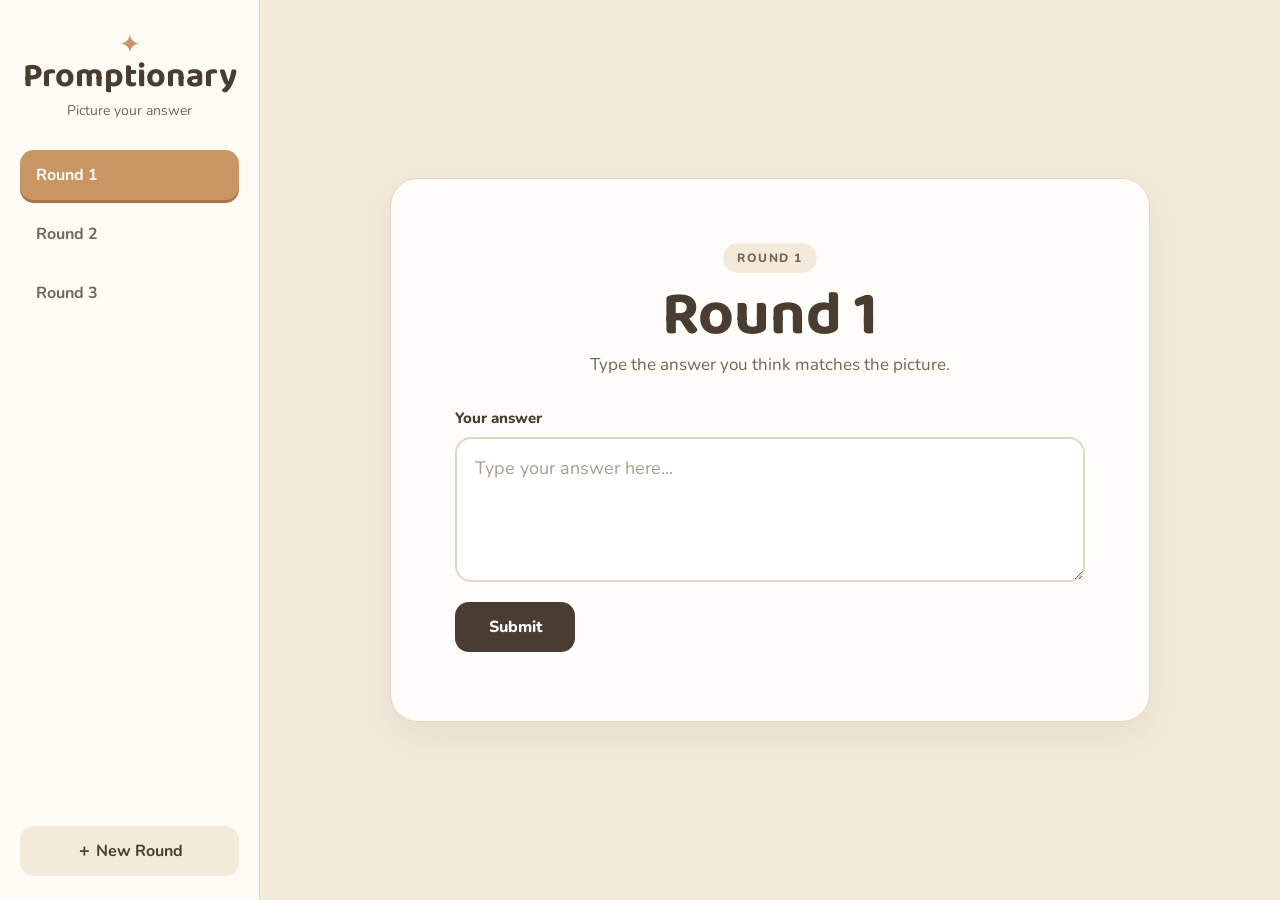
==== index.html @ 4d1ce346 "initial commit" ====
<!DOCTYPE html>
<html lang="en">
<head>
  <meta charset="UTF-8">
  <meta name="viewport" content="width=device-width, initial-scale=1.0, viewport-fit=cover">
  <meta name="theme-color" content="#f4eadb">
  <title>Promptionary</title>
  <link rel="preconnect" href="https://fonts.googleapis.com">
  <link rel="preconnect" href="https://fonts.gstatic.com" crossorigin>
  <link href="https://fonts.googleapis.com/css2?family=Baloo+2:wght@500;600;700&family=Nunito:wght@500;600;700&display=swap" rel="stylesheet">
  <link rel="stylesheet" href="style.css">
</head>
<body>
  <div class="app">
    <aside class="sidebar" aria-label="Round navigation">
      <div class="brand">
        <span class="brand-star" aria-hidden="true">✦</span>
        <h1>Promptionary</h1>
        <p>Picture your answer</p>
      </div>

      <nav class="round-nav" aria-label="Rounds">
        <button class="round-button active" data-round="1">Round 1</button>
        <button class="round-button" data-round="2">Round 2</button>
        <button class="round-button" data-round="3">Round 3</button>
        <div id="extra-rounds"></div>
      </nav>

      <button id="new-round" class="new-round-button" type="button">
        <span aria-hidden="true">＋</span> New Round
      </button>
    </aside>

    <main class="main-content">
      <div class="paper">
        <div class="round-badge" id="round-badge">ROUND 1</div>
        <h2 id="round-title">Round 1</h2>
        <p class="prompt">Type the answer you think matches the picture.</p>

        <form id="answer-form" novalidate>
          <label for="answer">Your answer</label>
          <textarea
            id="answer"
            name="answer"
            rows="4"
            autocomplete="off"
            autocapitalize="sentences"
            spellcheck="true"
            placeholder="Type your answer here..."
          ></textarea>

          <div class="form-row">
            <button class="submit-button" type="submit">Submit</button>
            <p id="feedback" class="feedback" aria-live="polite"></p>
          </div>
        </form>

        <div id="correct-message" class="correct-message" aria-live="polite" aria-hidden="true">
          <span class="confetti-emoji" aria-hidden="true">🎉</span>
          <span>CORRECT!</span>
          <span class="confetti-emoji" aria-hidden="true">🎉</span>
        </div>
      </div>
    </main>
  </div>

  <div id="confetti" class="confetti-container" aria-hidden="true"></div>
  <script src="script.js"></script>
</body>
</html>
---- style.css ----
* {
  box-sizing: border-box;
}

:root {
  --beige: #f4eadb;
  --beige-dark: #e7d6bd;
  --cream: #fffdf9;
  --brown: #493c31;
  --brown-soft: #756457;
  --tan: #c99562;
  --tan-dark: #a87549;
  --green: #dcefdc;
  --green-dark: #3f7750;
  --red-soft: #f4dddd;
  --red-dark: #9a4f4f;
}

html,
body {
  min-height: 100%;
  margin: 0;
}

body {
  background: var(--beige);
  color: var(--brown);
  font-family: "Nunito", sans-serif;
  transition: background-color 300ms ease;
}

body.correct {
  background: var(--green);
}

button,
textarea {
  font: inherit;
}

button {
  -webkit-tap-highlight-color: transparent;
}

.app {
  min-height: 100vh;
  display: flex;
}

.sidebar {
  position: sticky;
  top: 0;
  width: 260px;
  min-height: 100vh;
  padding: 32px 20px 24px;
  background: rgba(255, 253, 249, 0.9);
  border-right: 1px solid var(--beige-dark);
  display: flex;
  flex-direction: column;
  z-index: 10;
}

.brand {
  text-align: center;
  margin-bottom: 30px;
}

.brand-star {
  display: block;
  font-size: 26px;
  line-height: 1;
  color: var(--tan);
  margin-bottom: 2px;
}

.brand h1 {
  margin: 0;
  font-family: "Baloo 2", cursive;
  font-size: 34px;
  line-height: 1;
  font-weight: 700;
}

.brand p {
  margin: 7px 0 0;
  color: var(--brown-soft);
  font-size: 14px;
}

.round-nav {
  display: flex;
  flex-direction: column;
  gap: 9px;
}

.round-button,
.new-round-button {
  min-height: 50px;
  width: 100%;
  border: 0;
  border-radius: 14px;
  cursor: pointer;
  text-align: left;
  transition: transform 140ms ease, background-color 140ms ease;
  touch-action: manipulation;
}

.round-button {
  padding: 12px 16px;
  background: transparent;
  color: var(--brown-soft);
  font-weight: 700;
}

.round-button:hover {
  background: var(--beige);
  transform: translateX(2px);
}

.round-button.active {
  background: var(--tan);
  color: white;
  box-shadow: 0 3px 0 var(--tan-dark);
}

.round-button:focus-visible,
.new-round-button:focus-visible,
.submit-button:focus-visible,
textarea:focus-visible {
  outline: 3px solid #8cae9a;
  outline-offset: 3px;
}

.new-round-button {
  margin-top: auto;
  padding: 12px 16px;
  background: var(--beige);
  color: var(--brown);
  font-weight: 700;
  text-align: center;
}

.new-round-button:hover {
  background: var(--beige-dark);
  transform: translateY(-1px);
}

.new-round-button[hidden] {
  display: none;
}

.main-content {
  flex: 1;
  min-width: 0;
  min-height: 100vh;
  padding: 40px;
  display: flex;
  align-items: center;
  justify-content: center;
}

.paper {
  width: min(760px, 100%);
  padding: clamp(32px, 6vw, 64px);
  background: var(--cream);
  border: 1px solid var(--beige-dark);
  border-radius: 28px;
  box-shadow: 0 14px 35px rgba(73, 60, 49, 0.08);
  text-align: center;
}

.round-badge {
  display: inline-block;
  padding: 7px 14px;
  border-radius: 999px;
  background: var(--beige);
  color: var(--brown-soft);
  font-size: 12px;
  font-weight: 800;
  letter-spacing: 0.12em;
}

.paper h2 {
  margin: 12px 0 5px;
  font-family: "Baloo 2", cursive;
  font-size: clamp(42px, 7vw, 62px);
  line-height: 1;
}

.prompt {
  margin: 0 auto 30px;
  color: var(--brown-soft);
  font-size: 17px;
  line-height: 1.5;
}

#answer-form {
  text-align: left;
}

#answer-form label {
  display: block;
  margin-bottom: 9px;
  font-size: 15px;
  font-weight: 800;
}

textarea {
  display: block;
  width: 100%;
  min-height: 145px;
  resize: vertical;
  padding: 16px 18px;
  border: 2px solid var(--beige-dark);
  border-radius: 16px;
  background: white;
  color: var(--brown);
  font-size: 18px;
  line-height: 1.5;
  transition: border-color 150ms ease, box-shadow 150ms ease;
}

textarea:focus {
  border-color: var(--tan);
  box-shadow: 0 0 0 4px rgba(201, 149, 98, 0.13);
  outline: none;
}

textarea::placeholder {
  color: #a99b8e;
}

.form-row {
  min-height: 60px;
  margin-top: 15px;
  display: flex;
  align-items: center;
  gap: 18px;
}

.submit-button {
  min-width: 120px;
  min-height: 50px;
  padding: 11px 24px;
  border: 0;
  border-radius: 14px;
  background: var(--brown);
  color: white;
  font-weight: 800;
  cursor: pointer;
  transition: transform 140ms ease, background-color 140ms ease;
  touch-action: manipulation;
}

.submit-button:hover {
  background: #5c4b3d;
  transform: translateY(-1px);
}

.feedback {
  margin: 0;
  font-size: 15px;
  font-weight: 700;
}

.feedback.incorrect {
  color: var(--red-dark);
}

.correct-message {
  display: none;
  margin-top: 28px;
  padding: 17px 20px;
  border-radius: 18px;
  background: var(--green);
  color: var(--green-dark);
  font-family: "Baloo 2", cursive;
  font-size: clamp(30px, 5vw, 42px);
  font-weight: 700;
  line-height: 1;
  align-items: center;
  justify-content: center;
  gap: 13px;
}

.correct-message.show {
  display: flex;
  animation: pop-in 350ms ease both;
}

.confetti-emoji {
  font-size: 27px;
}

.confetti-container {
  position: fixed;
  inset: 0;
  pointer-events: none;
  overflow: hidden;
  z-index: 100;
}

.confetti-piece {
  position: absolute;
  top: -20px;
  width: 9px;
  height: 15px;
  border-radius: 2px;
  animation: fall 2.3s cubic-bezier(.2, .7, .3, 1) forwards;
}

@keyframes fall {
  0% {
    transform: translate3d(0, -20px, 0) rotate(0deg);
    opacity: 1;
  }
  100% {
    transform: translate3d(var(--drift), 105vh, 0) rotate(var(--rotation));
    opacity: 0;
  }
}

@keyframes pop-in {
  0% {
    transform: scale(0.8);
    opacity: 0;
  }
  70% {
    transform: scale(1.05);
  }
  100% {
    transform: scale(1);
    opacity: 1;
  }
}

@media (max-width: 700px) {
  .app {
    display: block;
  }

  .sidebar {
    position: sticky;
    width: 100%;
    min-height: auto;
    padding: 14px 14px 12px;
    border-right: 0;
    border-bottom: 1px solid var(--beige-dark);
  }

  .brand {
    display: none;
  }

  .round-nav {
    flex-direction: row;
    gap: 7px;
    overflow-x: auto;
    padding: 2px 1px 5px;
    scrollbar-width: none;
  }

  .round-nav::-webkit-scrollbar {
    display: none;
  }

  .round-button {
    flex: 0 0 auto;
    width: auto;
    min-height: 46px;
    padding: 10px 15px;
    text-align: center;
  }

  .new-round-button {
    margin-top: 8px;
    min-height: 44px;
  }

  .main-content {
    min-height: calc(100vh - 135px);
    padding: 20px 14px 28px;
    align-items: flex-start;
  }

  .paper {
    border-radius: 22px;
    padding: 30px 20px;
  }

  textarea {
    min-height: 130px;
    font-size: 17px;
  }

  .form-row {
    align-items: stretch;
    flex-direction: column;
    gap: 10px;
  }

  .submit-button {
    width: 100%;
    min-height: 54px;
  }

  .feedback {
    min-height: 20px;
    text-align: center;
  }
}

@media (prefers-reduced-motion: reduce) {
  *,
  *::before,
  *::after {
    scroll-behavior: auto !important;
    animation-duration: 0.01ms !important;
    transition-duration: 0.01ms !important;
  }
}
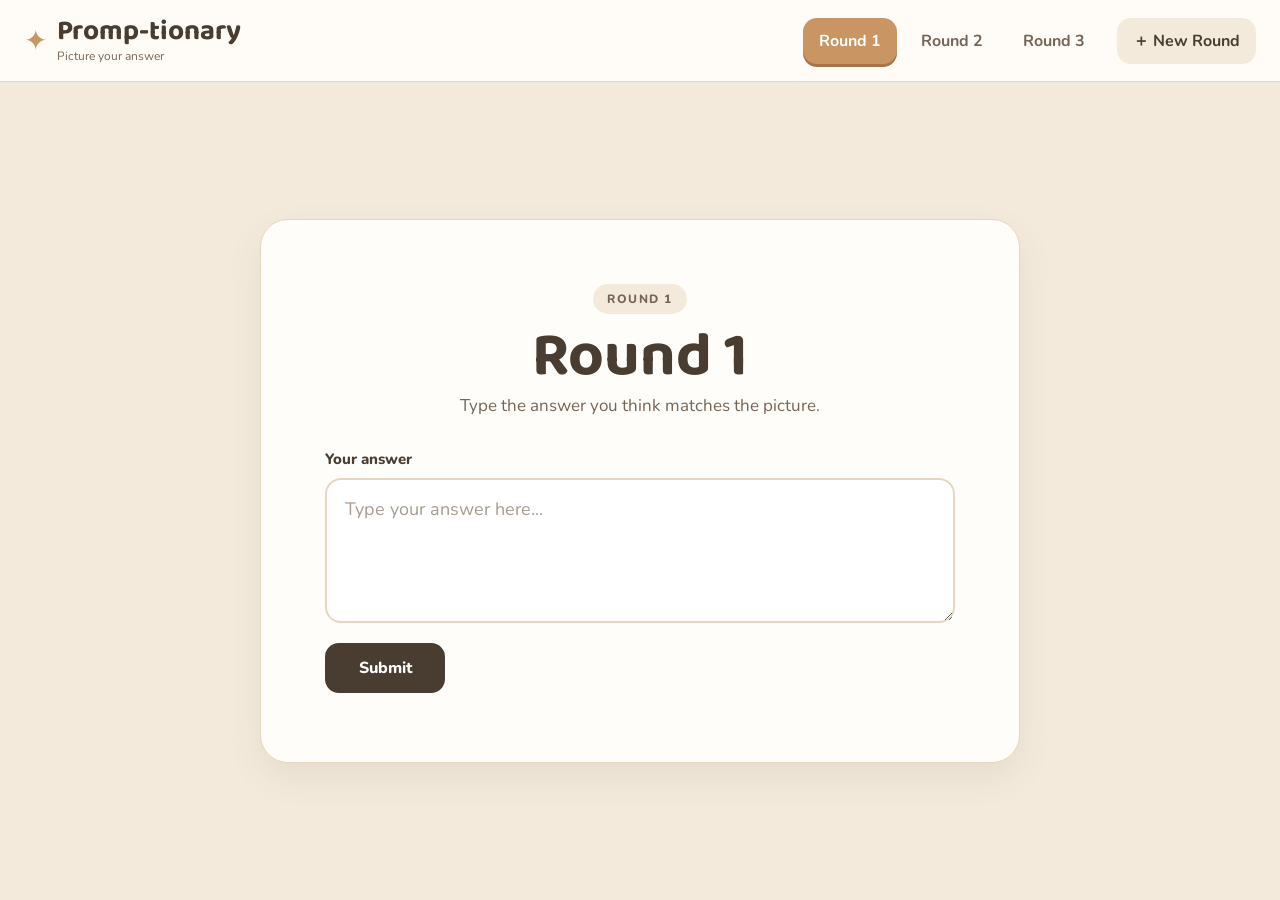
==== commit ed228028: "changed sidebar to topbar" ====
--- a/index.html
+++ b/index.html
@@ -2,43 +2,110 @@
 <html lang="en">
 <head>
   <meta charset="UTF-8">
-  <meta name="viewport" content="width=device-width, initial-scale=1.0, viewport-fit=cover">
+  <meta
+    name="viewport"
+    content="width=device-width, initial-scale=1.0, viewport-fit=cover"
+  >
+
   <meta name="theme-color" content="#f4eadb">
-  <title>Promptionary</title>
+
+  <title>Promp-tionary</title>
+
+  <!-- Google Fonts -->
   <link rel="preconnect" href="https://fonts.googleapis.com">
   <link rel="preconnect" href="https://fonts.gstatic.com" crossorigin>
-  <link href="https://fonts.googleapis.com/css2?family=Baloo+2:wght@500;600;700&family=Nunito:wght@500;600;700&display=swap" rel="stylesheet">
+  <link
+    href="https://fonts.googleapis.com/css2?family=Baloo+2:wght@500;600;700&family=Nunito:wght@500;600;700&display=swap"
+    rel="stylesheet"
+  >
+
   <link rel="stylesheet" href="style.css">
 </head>
+
 <body>
+
   <div class="app">
-    <aside class="sidebar" aria-label="Round navigation">
+
+    <!-- Top Navigation -->
+    <header class="top-nav">
+
       <div class="brand">
         <span class="brand-star" aria-hidden="true">✦</span>
-        <h1>Promptionary</h1>
-        <p>Picture your answer</p>
+
+        <div>
+          <h1>Promp-tionary</h1>
+          <p>Picture your answer</p>
+        </div>
       </div>
 
       <nav class="round-nav" aria-label="Rounds">
-        <button class="round-button active" data-round="1">Round 1</button>
-        <button class="round-button" data-round="2">Round 2</button>
-        <button class="round-button" data-round="3">Round 3</button>
+
+        <button
+          class="round-button active"
+          data-round="1"
+          type="button"
+        >
+          Round 1
+        </button>
+
+        <button
+          class="round-button"
+          data-round="2"
+          type="button"
+        >
+          Round 2
+        </button>
+
+        <button
+          class="round-button"
+          data-round="3"
+          type="button"
+        >
+          Round 3
+        </button>
+
+        <!-- Round 4 and 5 will be added here -->
         <div id="extra-rounds"></div>
+
+        <button
+          id="new-round"
+          class="new-round-button"
+          type="button"
+        >
+          <span aria-hidden="true">＋</span>
+          New Round
+        </button>
+
       </nav>
 
-      <button id="new-round" class="new-round-button" type="button">
-        <span aria-hidden="true">＋</span> New Round
-      </button>
-    </aside>
+    </header>
 
+
+    <!-- Main Content -->
     <main class="main-content">
+
       <div class="paper">
-        <div class="round-badge" id="round-badge">ROUND 1</div>
-        <h2 id="round-title">Round 1</h2>
-        <p class="prompt">Type the answer you think matches the picture.</p>
 
+        <div class="round-badge" id="round-badge">
+          ROUND 1
+        </div>
+
+        <h2 id="round-title">
+          Round 1
+        </h2>
+
+        <p class="prompt">
+          Type the answer you think matches the picture.
+        </p>
+
+
+        <!-- Answer Form -->
         <form id="answer-form" novalidate>
-          <label for="answer">Your answer</label>
+
+          <label for="answer">
+            Your answer
+          </label>
+
           <textarea
             id="answer"
             name="answer"
@@ -50,21 +117,53 @@
           ></textarea>
 
           <div class="form-row">
-            <button class="submit-button" type="submit">Submit</button>
-            <p id="feedback" class="feedback" aria-live="polite"></p>
+
+            <button
+              class="submit-button"
+              type="submit"
+            >
+              Submit
+            </button>
+
+            <p
+              id="feedback"
+              class="feedback"
+              aria-live="polite"
+            ></p>
+
           </div>
+
         </form>
 
-        <div id="correct-message" class="correct-message" aria-live="polite" aria-hidden="true">
-          <span class="confetti-emoji" aria-hidden="true">🎉</span>
+
+        <!-- Correct message -->
+        <div
+          id="correct-message"
+          class="correct-message"
+          aria-live="polite"
+          aria-hidden="true"
+        >
+          <span aria-hidden="true">🎉</span>
           <span>CORRECT!</span>
-          <span class="confetti-emoji" aria-hidden="true">🎉</span>
+          <span aria-hidden="true">🎉</span>
         </div>
+
       </div>
+
     </main>
+
   </div>
 
-  <div id="confetti" class="confetti-container" aria-hidden="true"></div>
+
+  <!-- Confetti -->
+  <div
+    id="confetti"
+    class="confetti-container"
+    aria-hidden="true"
+  ></div>
+
+
   <script src="script.js"></script>
+
 </body>
-</html>
+</html>
--- a/style.css
+++ b/style.css
@@ -1,20 +1,27 @@
 * {
   box-sizing: border-box;
 }
+
 
 :root {
   --beige: #f4eadb;
   --beige-dark: #e7d6bd;
+
   --cream: #fffdf9;
+
   --brown: #493c31;
   --brown-soft: #756457;
+
   --tan: #c99562;
   --tan-dark: #a87549;
-  --green: #dcefdc;
-  --green-dark: #3f7750;
-  --red-soft: #f4dddd;
+
+  /* Bolder success green */
+  --green: #b9dfbd;
+  --green-dark: #2f6b3d;
+
   --red-dark: #9a4f4f;
 }
+
 
 html,
 body {
@@ -22,400 +29,676 @@
   margin: 0;
 }
 
+
 body {
   background: var(--beige);
   color: var(--brown);
+
   font-family: "Nunito", sans-serif;
+
   transition: background-color 300ms ease;
 }
+
 
 body.correct {
   background: var(--green);
 }
+
 
 button,
 textarea {
   font: inherit;
 }
 
+
 button {
   -webkit-tap-highlight-color: transparent;
 }
 
+
+/* ========================================
+   APP
+======================================== */
+
 .app {
   min-height: 100vh;
-  display: flex;
-}
-
-.sidebar {
+}
+
+
+/* ========================================
+   TOP NAVIGATION
+======================================== */
+
+.top-nav {
   position: sticky;
   top: 0;
-  width: 260px;
-  min-height: 100vh;
-  padding: 32px 20px 24px;
-  background: rgba(255, 253, 249, 0.9);
-  border-right: 1px solid var(--beige-dark);
+
+  z-index: 10;
+
+  min-height: 82px;
+
+  padding: 14px 24px;
+
+  background: rgba(255, 253, 249, 0.95);
+
+  border-bottom: 1px solid var(--beige-dark);
+
   display: flex;
-  flex-direction: column;
-  z-index: 10;
-}
+  align-items: center;
+  justify-content: space-between;
+
+  gap: 24px;
+
+  backdrop-filter: blur(10px);
+}
+
+
+/* ========================================
+   BRAND
+======================================== */
 
 .brand {
-  text-align: center;
-  margin-bottom: 30px;
-}
+  display: flex;
+  align-items: center;
+
+  gap: 10px;
+
+  flex-shrink: 0;
+}
+
 
 .brand-star {
-  display: block;
-  font-size: 26px;
+  color: var(--tan);
+
+  font-size: 28px;
+
   line-height: 1;
-  color: var(--tan);
-  margin-bottom: 2px;
-}
+}
+
 
 .brand h1 {
   margin: 0;
+
   font-family: "Baloo 2", cursive;
-  font-size: 34px;
+
+  font-size: 28px;
+
   line-height: 1;
+
   font-weight: 700;
 }
 
+
 .brand p {
-  margin: 7px 0 0;
+  margin: 2px 0 0;
+
   color: var(--brown-soft);
-  font-size: 14px;
-}
+
+  font-size: 12px;
+}
+
+
+/* ========================================
+   ROUND NAVIGATION
+======================================== */
 
 .round-nav {
   display: flex;
-  flex-direction: column;
-  gap: 9px;
-}
+
+  align-items: center;
+  justify-content: flex-end;
+
+  gap: 8px;
+
+  min-width: 0;
+}
+
 
 .round-button,
 .new-round-button {
-  min-height: 50px;
-  width: 100%;
+  min-height: 46px;
+
   border: 0;
+
   border-radius: 14px;
+
   cursor: pointer;
-  text-align: left;
-  transition: transform 140ms ease, background-color 140ms ease;
+
+  transition:
+    transform 140ms ease,
+    background-color 140ms ease;
+
   touch-action: manipulation;
 }
 
+
+/* Normal round buttons */
+
 .round-button {
-  padding: 12px 16px;
+  padding: 10px 16px;
+
   background: transparent;
+
   color: var(--brown-soft);
+
   font-weight: 700;
-}
+
+  white-space: nowrap;
+}
+
 
 .round-button:hover {
   background: var(--beige);
-  transform: translateX(2px);
-}
+
+  transform: translateY(-1px);
+}
+
+
+/* Active round */
 
 .round-button.active {
   background: var(--tan);
+
   color: white;
+
   box-shadow: 0 3px 0 var(--tan-dark);
 }
+
+
+/* New Round button */
+
+.new-round-button {
+  padding: 10px 16px;
+
+  background: var(--beige);
+
+  color: var(--brown);
+
+  font-weight: 700;
+
+  white-space: nowrap;
+}
+
+
+.new-round-button:hover {
+  background: var(--beige-dark);
+
+  transform: translateY(-1px);
+}
+
+
+.new-round-button[hidden] {
+  display: none;
+}
+
+
+/* Keyboard focus */
 
 .round-button:focus-visible,
 .new-round-button:focus-visible,
 .submit-button:focus-visible,
 textarea:focus-visible {
   outline: 3px solid #8cae9a;
+
   outline-offset: 3px;
 }
 
-.new-round-button {
-  margin-top: auto;
-  padding: 12px 16px;
-  background: var(--beige);
-  color: var(--brown);
-  font-weight: 700;
-  text-align: center;
-}
-
-.new-round-button:hover {
-  background: var(--beige-dark);
-  transform: translateY(-1px);
-}
-
-.new-round-button[hidden] {
-  display: none;
-}
+
+/* ========================================
+   MAIN CONTENT
+======================================== */
 
 .main-content {
-  flex: 1;
-  min-width: 0;
-  min-height: 100vh;
-  padding: 40px;
+  min-height: calc(100vh - 82px);
+
+  padding: 40px 24px;
+
   display: flex;
+
   align-items: center;
   justify-content: center;
 }
 
+
+/* ========================================
+   CONTENT CARD
+======================================== */
+
 .paper {
   width: min(760px, 100%);
+
   padding: clamp(32px, 6vw, 64px);
+
   background: var(--cream);
+
   border: 1px solid var(--beige-dark);
+
   border-radius: 28px;
-  box-shadow: 0 14px 35px rgba(73, 60, 49, 0.08);
+
+  box-shadow:
+    0 14px 35px rgba(73, 60, 49, 0.08);
+
   text-align: center;
 }
+
+
+/* ========================================
+   ROUND HEADING
+======================================== */
 
 .round-badge {
   display: inline-block;
+
   padding: 7px 14px;
+
   border-radius: 999px;
+
   background: var(--beige);
+
   color: var(--brown-soft);
+
   font-size: 12px;
+
   font-weight: 800;
+
   letter-spacing: 0.12em;
 }
+
 
 .paper h2 {
   margin: 12px 0 5px;
+
   font-family: "Baloo 2", cursive;
+
   font-size: clamp(42px, 7vw, 62px);
+
   line-height: 1;
 }
+
 
 .prompt {
   margin: 0 auto 30px;
+
   color: var(--brown-soft);
+
   font-size: 17px;
+
   line-height: 1.5;
 }
+
+
+/* ========================================
+   ANSWER FORM
+======================================== */
 
 #answer-form {
   text-align: left;
 }
 
+
 #answer-form label {
   display: block;
+
   margin-bottom: 9px;
+
   font-size: 15px;
+
   font-weight: 800;
 }
+
 
 textarea {
   display: block;
+
   width: 100%;
+
   min-height: 145px;
+
   resize: vertical;
+
   padding: 16px 18px;
+
   border: 2px solid var(--beige-dark);
+
   border-radius: 16px;
+
   background: white;
+
   color: var(--brown);
+
   font-size: 18px;
+
   line-height: 1.5;
-  transition: border-color 150ms ease, box-shadow 150ms ease;
-}
+
+  transition:
+    border-color 150ms ease,
+    box-shadow 150ms ease;
+}
+
 
 textarea:focus {
   border-color: var(--tan);
-  box-shadow: 0 0 0 4px rgba(201, 149, 98, 0.13);
+
+  box-shadow:
+    0 0 0 4px rgba(201, 149, 98, 0.13);
+
   outline: none;
 }
+
 
 textarea::placeholder {
   color: #a99b8e;
 }
 
+
+/* ========================================
+   SUBMIT
+======================================== */
+
 .form-row {
   min-height: 60px;
+
   margin-top: 15px;
+
   display: flex;
+
   align-items: center;
+
   gap: 18px;
 }
+
 
 .submit-button {
   min-width: 120px;
+
   min-height: 50px;
+
   padding: 11px 24px;
+
   border: 0;
+
   border-radius: 14px;
+
   background: var(--brown);
+
   color: white;
+
   font-weight: 800;
+
   cursor: pointer;
-  transition: transform 140ms ease, background-color 140ms ease;
+
+  transition:
+    transform 140ms ease,
+    background-color 140ms ease;
+
   touch-action: manipulation;
 }
+
 
 .submit-button:hover {
   background: #5c4b3d;
+
   transform: translateY(-1px);
 }
+
+
+/* ========================================
+   FEEDBACK
+======================================== */
 
 .feedback {
   margin: 0;
+
   font-size: 15px;
+
   font-weight: 700;
 }
+
 
 .feedback.incorrect {
   color: var(--red-dark);
 }
 
+
+/* ========================================
+   CORRECT MESSAGE
+======================================== */
+
 .correct-message {
   display: none;
+
   margin-top: 28px;
+
   padding: 17px 20px;
+
   border-radius: 18px;
-  background: var(--green);
+
+  background: #d5ecd8;
+
   color: var(--green-dark);
+
   font-family: "Baloo 2", cursive;
+
   font-size: clamp(30px, 5vw, 42px);
+
   font-weight: 700;
+
   line-height: 1;
+
   align-items: center;
   justify-content: center;
+
   gap: 13px;
 }
+
 
 .correct-message.show {
   display: flex;
+
   animation: pop-in 350ms ease both;
 }
 
-.confetti-emoji {
-  font-size: 27px;
-}
+
+/* ========================================
+   CONFETTI
+======================================== */
 
 .confetti-container {
   position: fixed;
+
   inset: 0;
+
   pointer-events: none;
+
   overflow: hidden;
+
   z-index: 100;
 }
+
 
 .confetti-piece {
   position: absolute;
+
   top: -20px;
+
   width: 9px;
   height: 15px;
+
   border-radius: 2px;
-  animation: fall 2.3s cubic-bezier(.2, .7, .3, 1) forwards;
-}
+
+  animation:
+    fall 2.3s cubic-bezier(.2, .7, .3, 1) forwards;
+}
+
+
+/* Falling confetti */
 
 @keyframes fall {
   0% {
-    transform: translate3d(0, -20px, 0) rotate(0deg);
+    transform:
+      translate3d(0, -20px, 0)
+      rotate(0deg);
+
     opacity: 1;
   }
+
   100% {
-    transform: translate3d(var(--drift), 105vh, 0) rotate(var(--rotation));
+    transform:
+      translate3d(var(--drift), 105vh, 0)
+      rotate(var(--rotation));
+
     opacity: 0;
   }
 }
+
+
+/* Correct popup */
 
 @keyframes pop-in {
   0% {
     transform: scale(0.8);
+
     opacity: 0;
   }
+
   70% {
     transform: scale(1.05);
   }
+
   100% {
     transform: scale(1);
+
     opacity: 1;
   }
 }
 
-@media (max-width: 700px) {
-  .app {
-    display: block;
-  }
-
-  .sidebar {
-    position: sticky;
+
+/* ========================================
+   TABLET
+======================================== */
+
+@media (max-width: 850px) {
+
+  .top-nav {
+    padding: 12px 16px;
+
+    align-items: flex-start;
+
+    flex-direction: column;
+
+    gap: 10px;
+  }
+
+
+  .brand {
     width: 100%;
-    min-height: auto;
-    padding: 14px 14px 12px;
-    border-right: 0;
-    border-bottom: 1px solid var(--beige-dark);
-  }
-
-  .brand {
-    display: none;
-  }
+  }
+
 
   .round-nav {
-    flex-direction: row;
-    gap: 7px;
+    width: 100%;
+
+    justify-content: flex-start;
+
     overflow-x: auto;
-    padding: 2px 1px 5px;
+
+    padding-bottom: 3px;
+
     scrollbar-width: none;
   }
+
 
   .round-nav::-webkit-scrollbar {
     display: none;
   }
 
-  .round-button {
+
+  .round-button,
+  .new-round-button {
     flex: 0 0 auto;
-    width: auto;
-    min-height: 46px;
-    padding: 10px 15px;
-    text-align: center;
-  }
-
-  .new-round-button {
-    margin-top: 8px;
-    min-height: 44px;
-  }
+  }
+
 
   .main-content {
-    min-height: calc(100vh - 135px);
-    padding: 20px 14px 28px;
+    min-height: calc(100vh - 130px);
+
+    padding: 24px 16px 32px;
+
     align-items: flex-start;
   }
+
+
+  .paper {
+    padding: 36px 24px;
+  }
+}
+
+
+/* ========================================
+   SMALLER PHONES
+======================================== */
+
+@media (max-width: 500px) {
+
+  .brand h1 {
+    font-size: 25px;
+  }
+
+
+  .brand p {
+    display: none;
+  }
+
 
   .paper {
     border-radius: 22px;
-    padding: 30px 20px;
-  }
+
+    padding: 30px 18px;
+  }
+
 
   textarea {
     min-height: 130px;
+
     font-size: 17px;
   }
+
 
   .form-row {
     align-items: stretch;
+
     flex-direction: column;
+
     gap: 10px;
   }
+
 
   .submit-button {
     width: 100%;
+
     min-height: 54px;
   }
+
 
   .feedback {
     min-height: 20px;
+
     text-align: center;
   }
 }
 
+
+/* ========================================
+   ACCESSIBILITY
+======================================== */
+
 @media (prefers-reduced-motion: reduce) {
+
   *,
   *::before,
   *::after {
-    scroll-behavior: auto !important;
     animation-duration: 0.01ms !important;
+
     transition-duration: 0.01ms !important;
   }
-}
+}
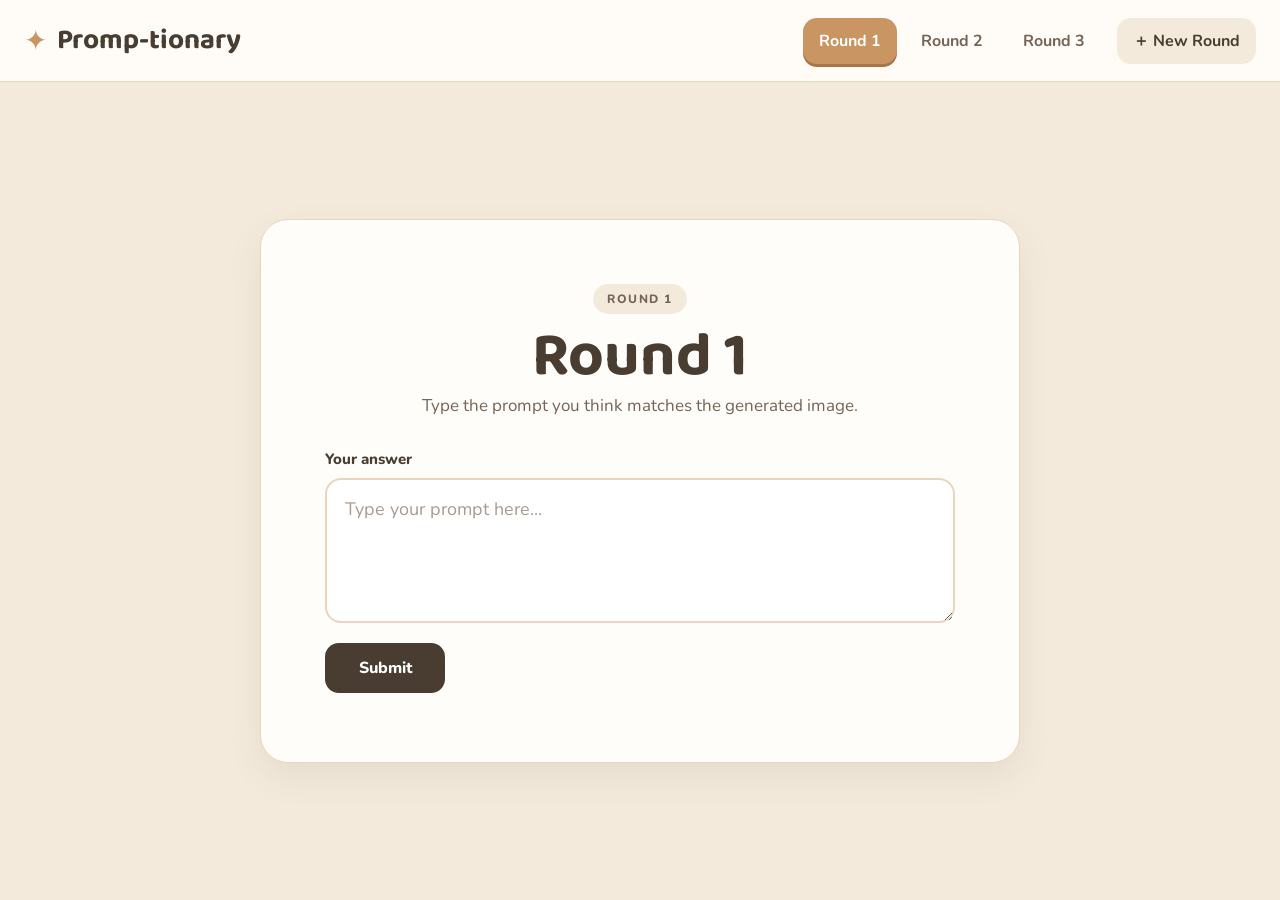
==== commit 206bf700: "adjust some words" ====
--- a/index.html
+++ b/index.html
@@ -9,7 +9,7 @@
 
   <meta name="theme-color" content="#f4eadb">
 
-  <title>Promp-tionary</title>
+  <title>Prompt-ionary</title>
 
   <!-- Google Fonts -->
   <link rel="preconnect" href="https://fonts.googleapis.com">
@@ -34,7 +34,6 @@
 
         <div>
           <h1>Promp-tionary</h1>
-          <p>Picture your answer</p>
         </div>
       </div>
 
@@ -95,7 +94,7 @@
         </h2>
 
         <p class="prompt">
-          Type the answer you think matches the picture.
+          Type the prompt you think matches the generated image.
         </p>
 
 
@@ -113,7 +112,7 @@
             autocomplete="off"
             autocapitalize="sentences"
             spellcheck="true"
-            placeholder="Type your answer here..."
+            placeholder="Type your prompt here..."
           ></textarea>
 
           <div class="form-row">
